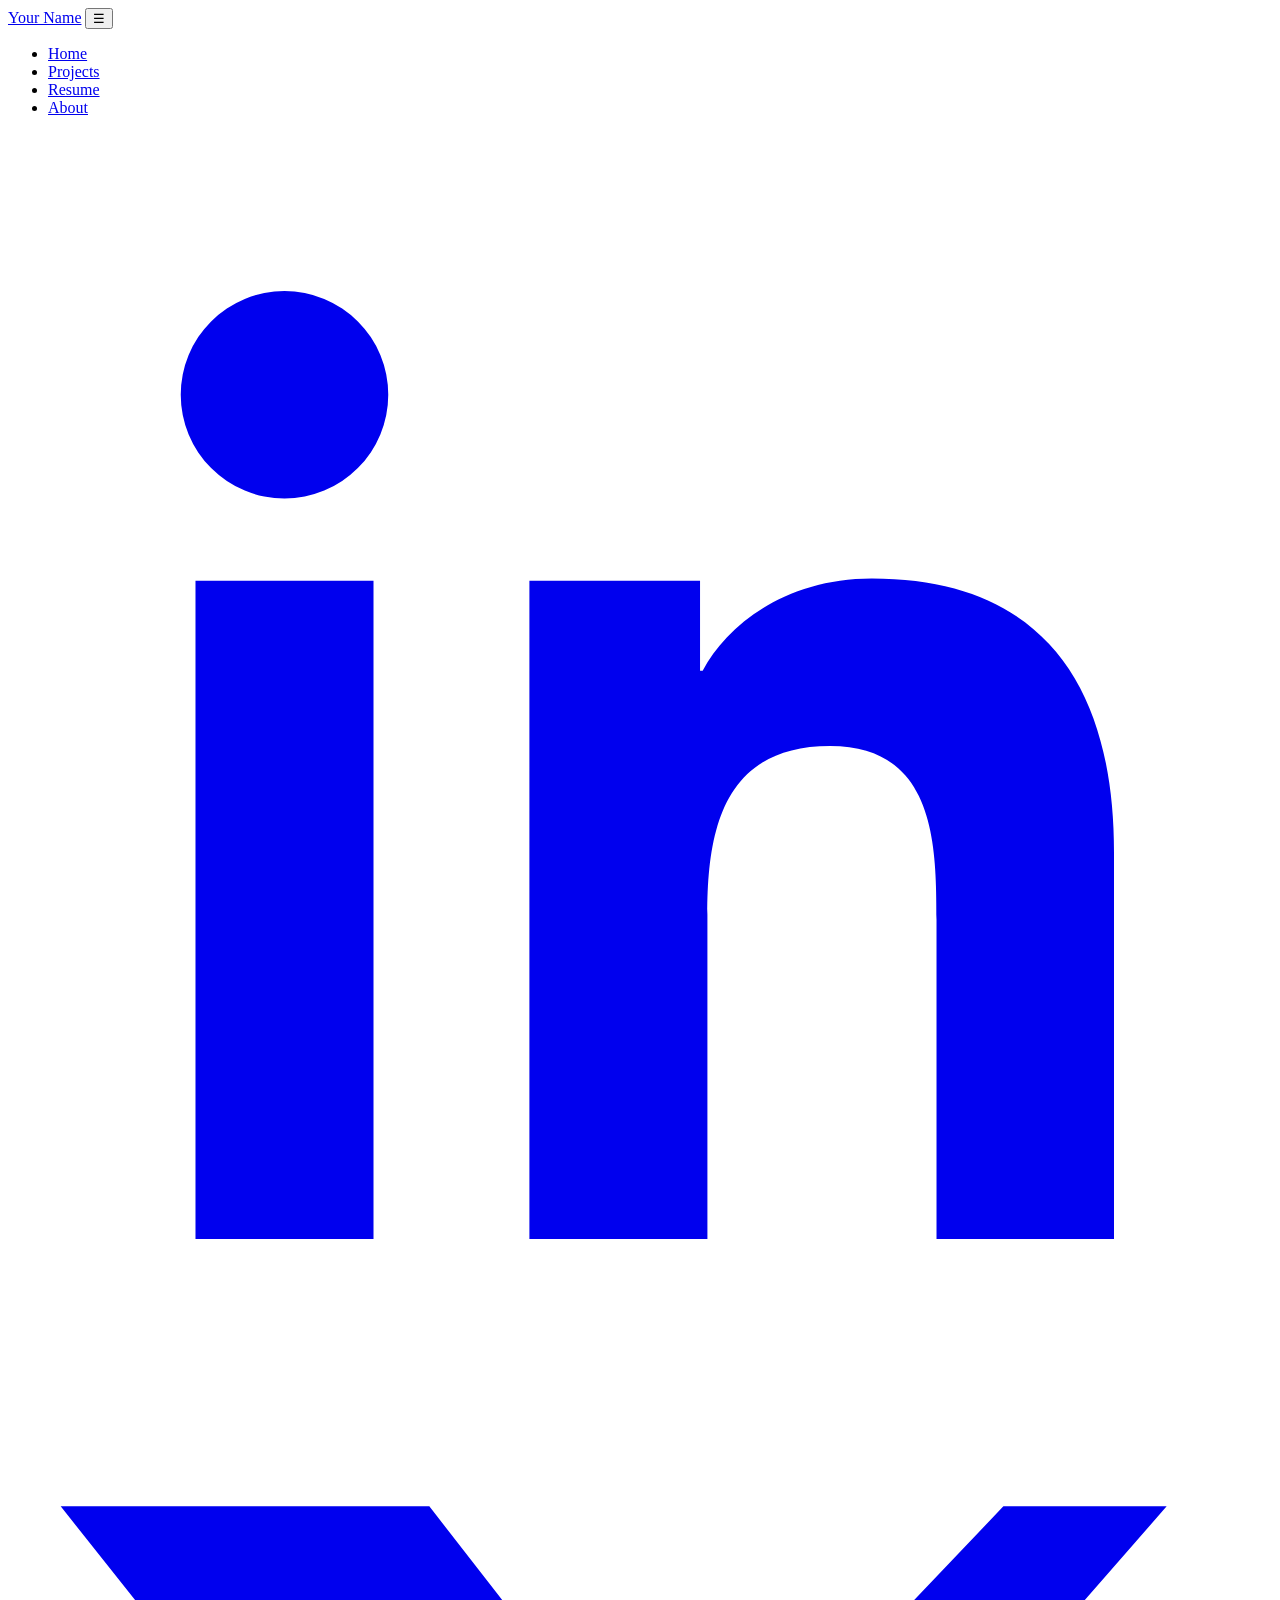
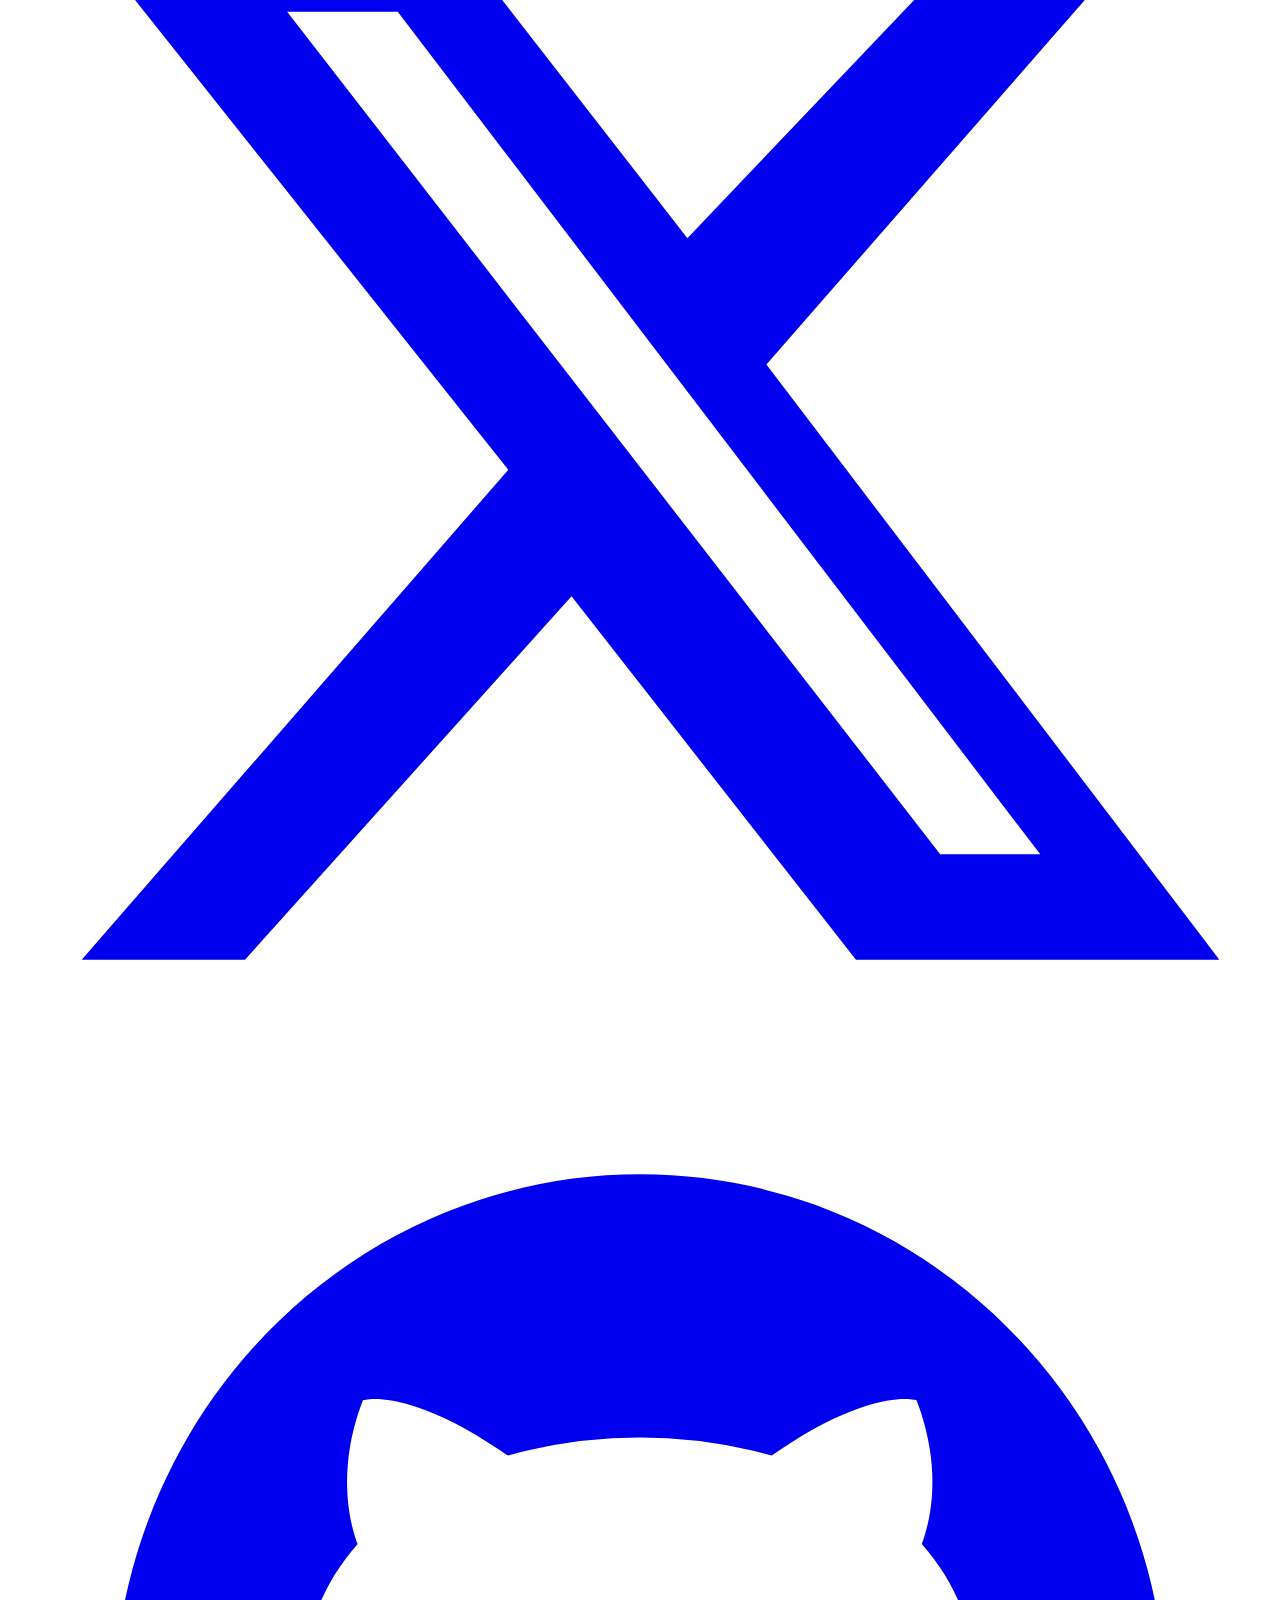
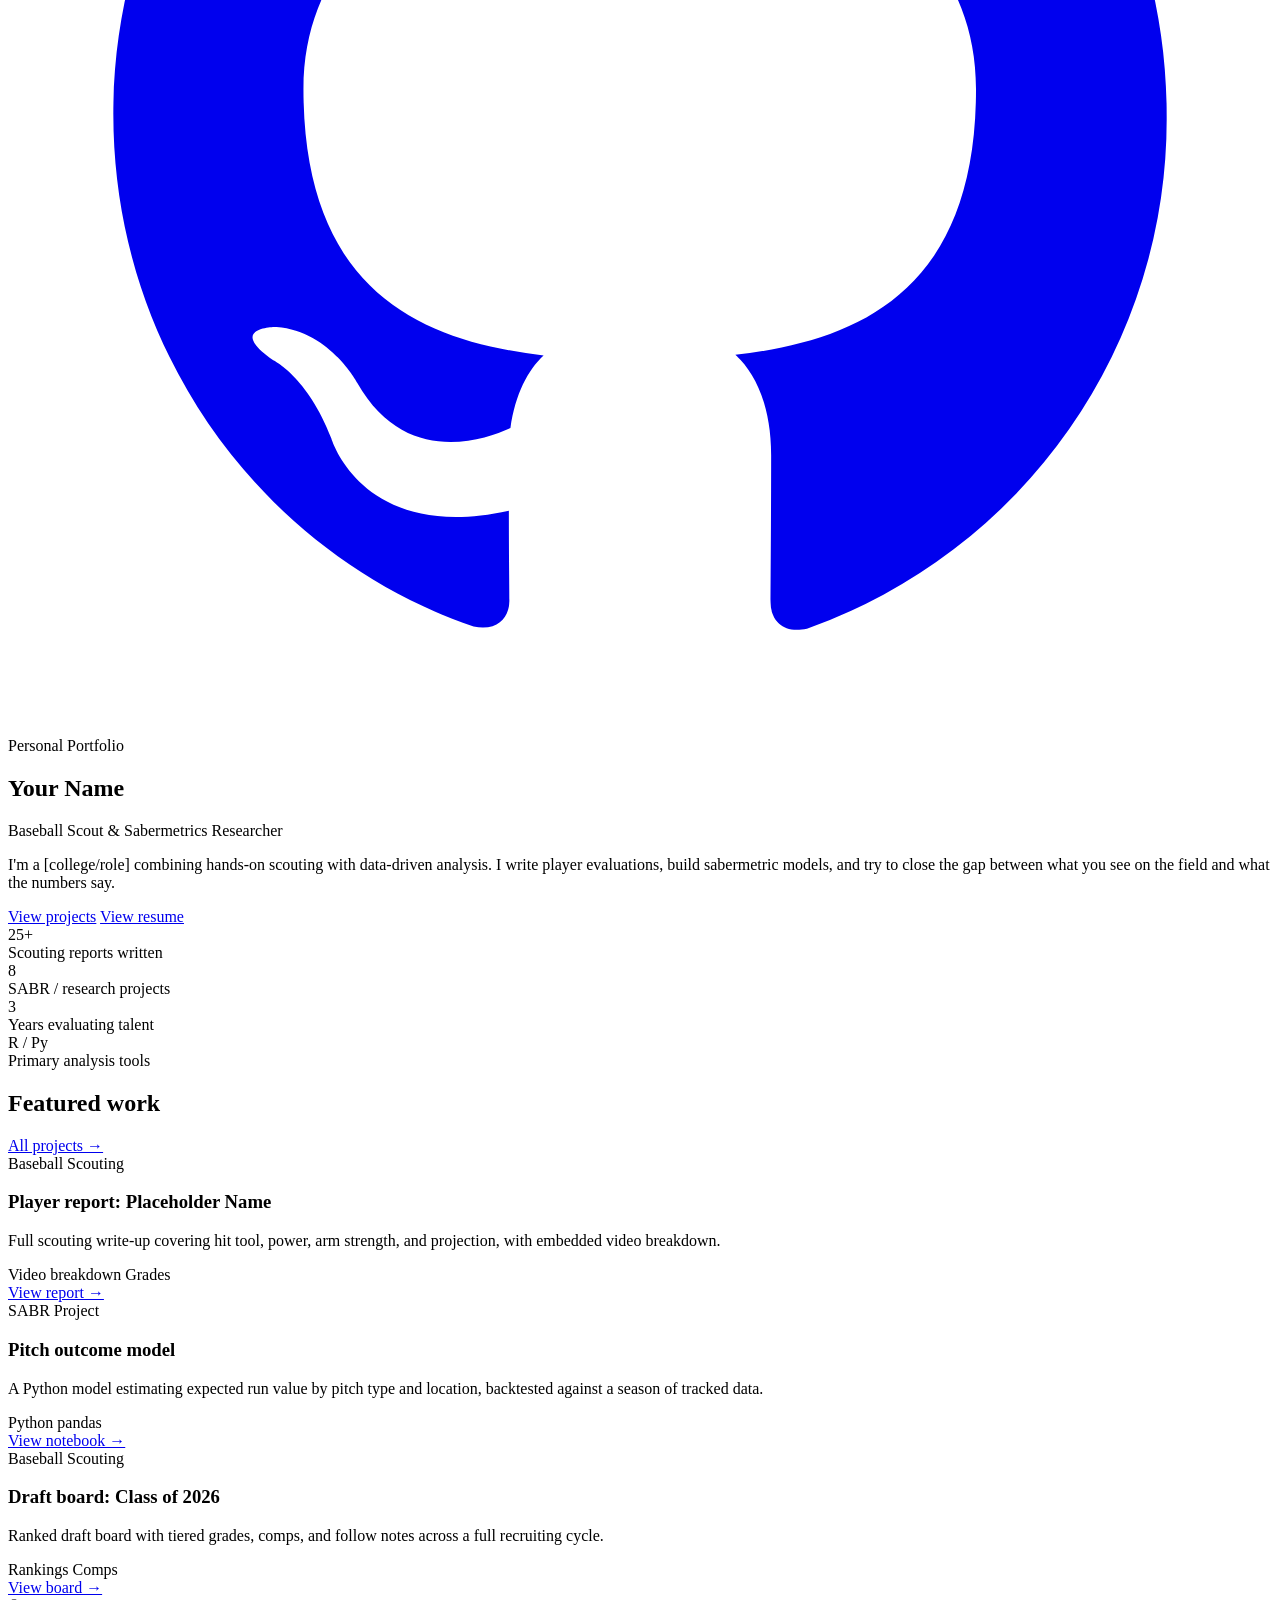
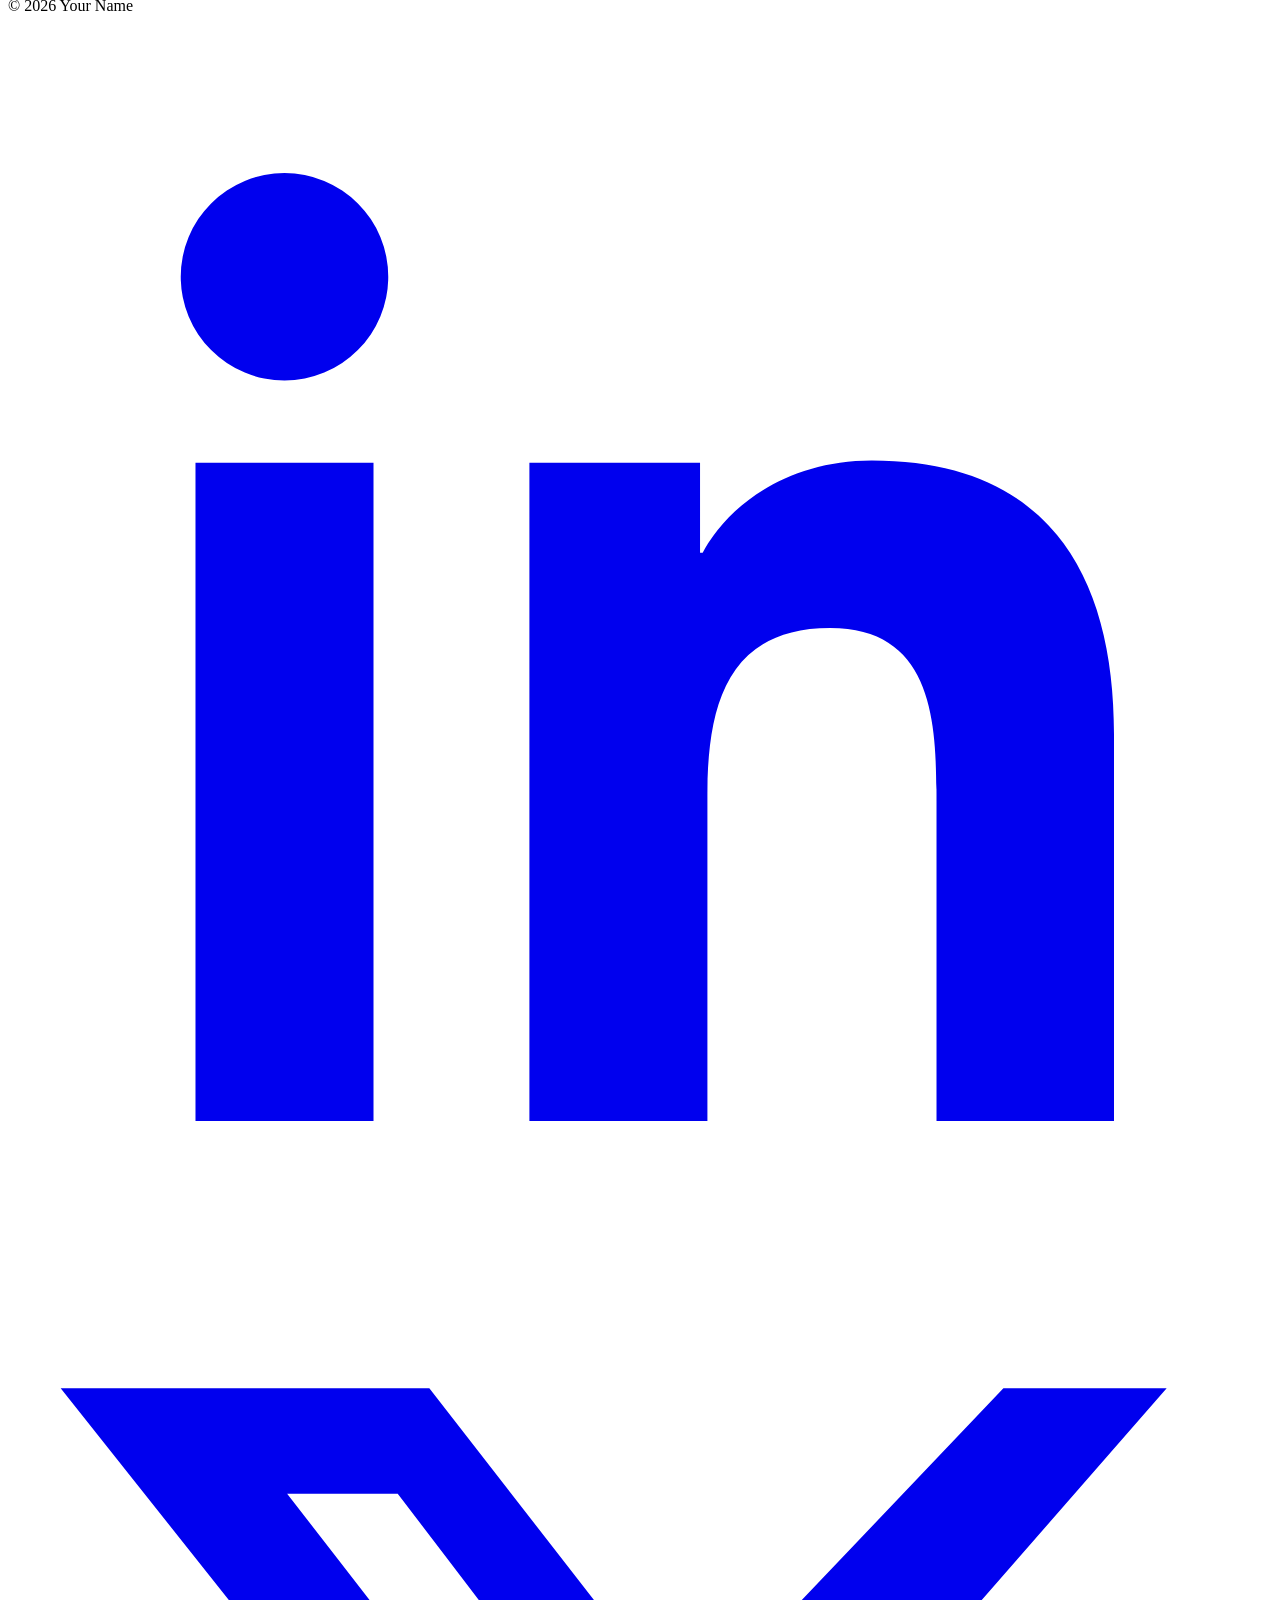
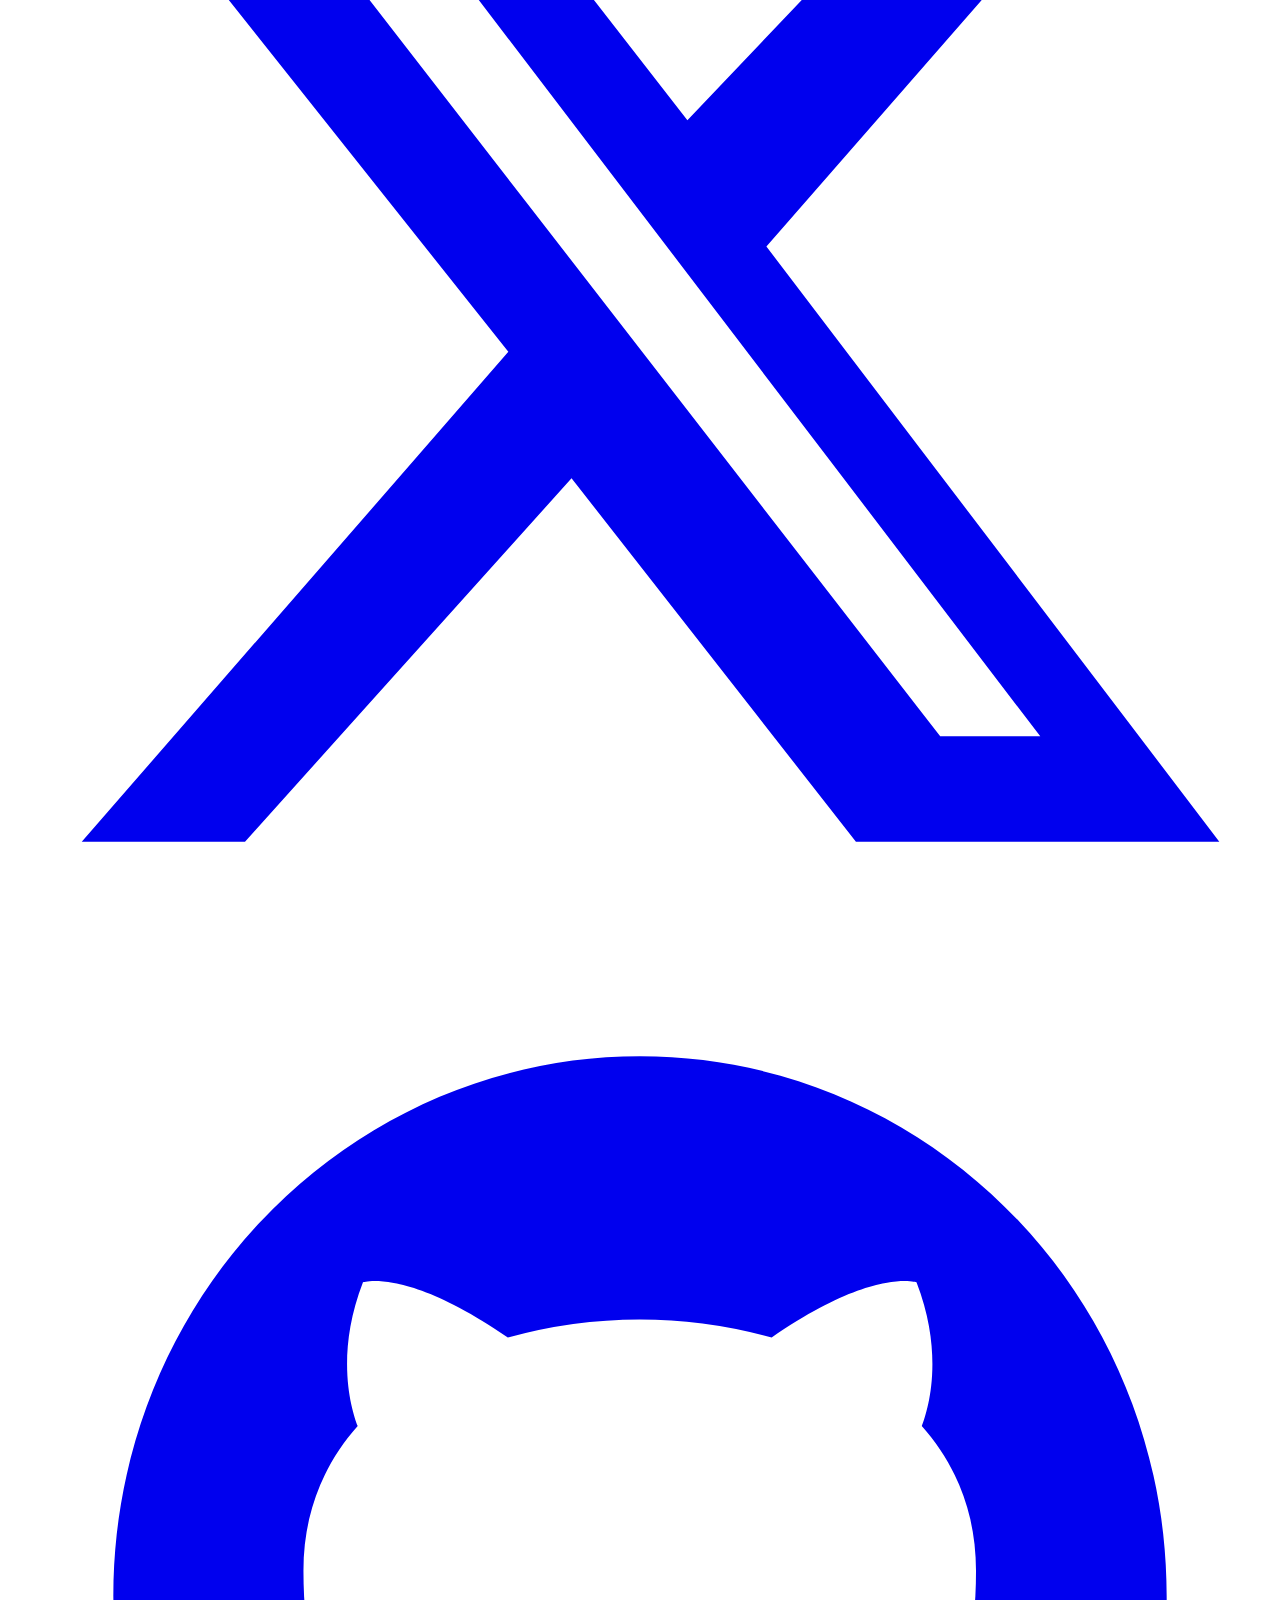
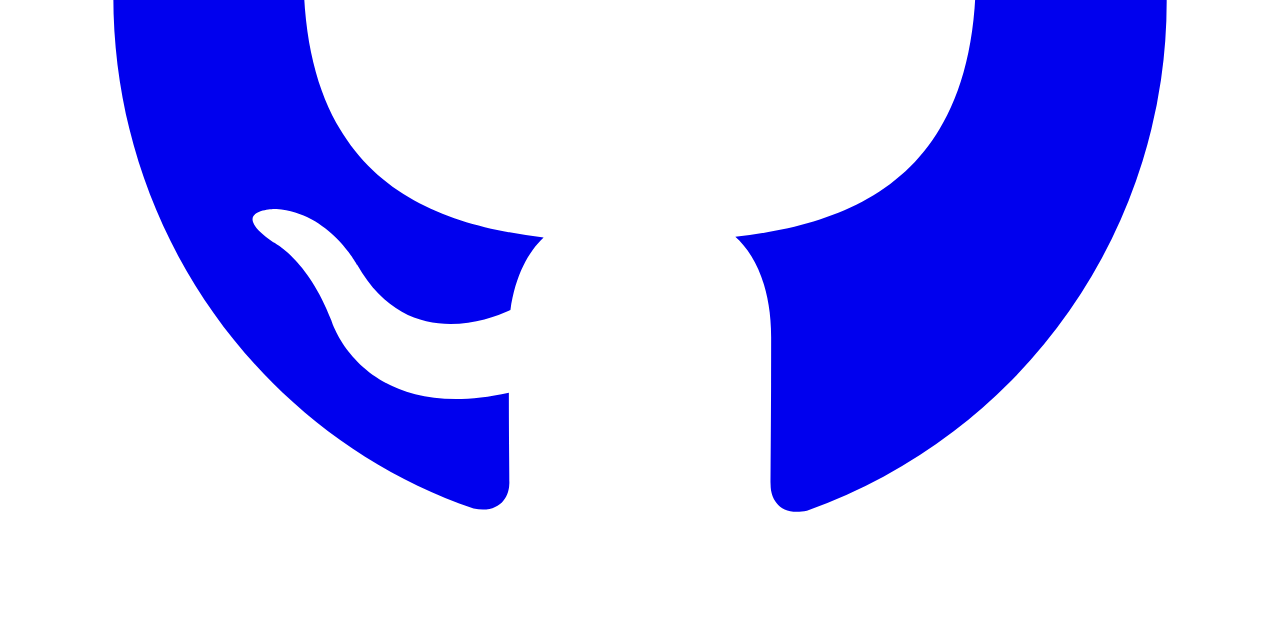
==== index.html @ a8b217aa "Add files via upload" ====
<!DOCTYPE html>
<html lang="en">
<head>
<meta charset="UTF-8">
<meta name="viewport" content="width=device-width, initial-scale=1.0">
<title>Your Name — Baseball Scouting & Sabermetrics</title>
<link rel="stylesheet" href="css/style.css">
</head>
<body>

<header class="site-header">
  <nav class="nav">
    <a href="index.html" class="brand">Your Name</a>
    <button class="nav-toggle" aria-label="Toggle menu">&#9776;</button>
    <ul class="nav-center">
      <li><a href="index.html" class="active">Home</a></li>
      <li><a href="projects.html">Projects</a></li>
      <li><a href="resume.html">Resume</a></li>
      <li><a href="about.html">About</a></li>
    </ul>
    <div class="nav-socials">
      <a href="https://linkedin.com/in/yourname" target="_blank" rel="noopener" aria-label="LinkedIn">
        <svg viewBox="0 0 24 24" fill="currentColor"><path d="M6.94 8.5H3.56V21h3.38V8.5zM5.25 3a1.97 1.97 0 100 3.94 1.97 1.97 0 000-3.94zM21 21h-3.37v-6.06c0-1.44-.03-3.3-2.02-3.3-2.02 0-2.33 1.58-2.33 3.2V21H9.9V8.5h3.24v1.71h.05c.45-.85 1.56-1.75 3.21-1.75 3.43 0 4.6 2.26 4.6 5.2V21z"/></svg>
      </a>
      <a href="https://x.com/yourhandle" target="_blank" rel="noopener" aria-label="X">
        <svg viewBox="0 0 24 24" fill="currentColor"><path d="M18.9 2H22l-7.6 8.7L23 22h-6.9l-5.4-6.9L4.5 22H1.4l8.1-9.3L1 2h7l4.9 6.3L18.9 2zm-1.2 18h1.9L7.4 4H5.3l12.4 16z"/></svg>
      </a>
      <a href="https://github.com/yourhandle" target="_blank" rel="noopener" aria-label="GitHub">
        <svg viewBox="0 0 24 24" fill="currentColor"><path d="M12 2C6.48 2 2 6.58 2 12.25c0 4.53 2.87 8.37 6.84 9.73.5.1.68-.22.68-.49 0-.24-.01-.87-.01-1.71-2.78.62-3.37-1.37-3.37-1.37-.45-1.18-1.11-1.49-1.11-1.49-.91-.64.07-.63.07-.63 1 .07 1.53 1.06 1.53 1.06.89 1.57 2.34 1.12 2.91.86.09-.66.35-1.12.63-1.38-2.22-.26-4.56-1.14-4.56-5.06 0-1.12.39-2.03 1.03-2.75-.1-.26-.45-1.31.1-2.73 0 0 .84-.28 2.75 1.05a9.3 9.3 0 015.01 0c1.91-1.33 2.75-1.05 2.75-1.05.55 1.42.2 2.47.1 2.73.64.72 1.03 1.63 1.03 2.75 0 3.93-2.34 4.79-4.57 5.05.36.32.68.94.68 1.9 0 1.37-.01 2.47-.01 2.81 0 .27.18.6.69.49A10.26 10.26 0 0022 12.25C22 6.58 17.52 2 12 2z"/></svg>
      </a>
    </div>
  </nav>
</header>

<section class="hero">
  <div class="wrap">
    <span class="eyebrow">Personal Portfolio</span>
    <h1>Your Name</h1>
    <p class="role">Baseball Scout & Sabermetrics Researcher</p>
    <p class="lead">I'm a [college/role] combining hands-on scouting with data-driven analysis. I write player evaluations, build sabermetric models, and try to close the gap between what you see on the field and what the numbers say.</p>
    <div class="hero-actions">
      <a href="projects.html" class="btn btn-primary">View projects</a>
      <a href="resume.html" class="btn btn-outline">View resume</a>
    </div>
  </div>
</section>

<section class="highlights">
  <div class="wrap">
    <div class="highlight">
      <div class="num">25+</div>
      <div class="label">Scouting reports written</div>
    </div>
    <div class="highlight">
      <div class="num">8</div>
      <div class="label">SABR / research projects</div>
    </div>
    <div class="highlight">
      <div class="num">3</div>
      <div class="label">Years evaluating talent</div>
    </div>
    <div class="highlight">
      <div class="num">R / Py</div>
      <div class="label">Primary analysis tools</div>
    </div>
  </div>
</section>

<section>
  <div class="wrap">
    <div class="section-head">
      <h2>Featured work</h2>
      <a href="projects.html" class="see-all">All projects →</a>
    </div>
    <div class="card-grid">
      <div class="card cat-scouting">
        <span class="cat">Baseball Scouting</span>
        <h3>Player report: Placeholder Name</h3>
        <p class="desc">Full scouting write-up covering hit tool, power, arm strength, and projection, with embedded video breakdown.</p>
        <div class="tags">
          <span class="tag">Video breakdown</span>
          <span class="tag">Grades</span>
        </div>
        <div class="card-links"><a href="projects.html">View report →</a></div>
      </div>
      <div class="card cat-sabr">
        <span class="cat">SABR Project</span>
        <h3>Pitch outcome model</h3>
        <p class="desc">A Python model estimating expected run value by pitch type and location, backtested against a season of tracked data.</p>
        <div class="tags">
          <span class="tag">Python</span>
          <span class="tag">pandas</span>
        </div>
        <div class="card-links"><a href="projects.html">View notebook →</a></div>
      </div>
      <div class="card cat-scouting">
        <span class="cat">Baseball Scouting</span>
        <h3>Draft board: Class of 2026</h3>
        <p class="desc">Ranked draft board with tiered grades, comps, and follow notes across a full recruiting cycle.</p>
        <div class="tags">
          <span class="tag">Rankings</span>
          <span class="tag">Comps</span>
        </div>
        <div class="card-links"><a href="projects.html">View board →</a></div>
      </div>
    </div>
  </div>
</section>

<footer>
  <div class="wrap footer-row">
    <span class="copy">&copy; 2026 Your Name</span>
    <div class="footer-socials">
      <a href="https://linkedin.com/in/yourname" target="_blank" rel="noopener" aria-label="LinkedIn">
        <svg viewBox="0 0 24 24" fill="currentColor"><path d="M6.94 8.5H3.56V21h3.38V8.5zM5.25 3a1.97 1.97 0 100 3.94 1.97 1.97 0 000-3.94zM21 21h-3.37v-6.06c0-1.44-.03-3.3-2.02-3.3-2.02 0-2.33 1.58-2.33 3.2V21H9.9V8.5h3.24v1.71h.05c.45-.85 1.56-1.75 3.21-1.75 3.43 0 4.6 2.26 4.6 5.2V21z"/></svg>
      </a>
      <a href="https://x.com/yourhandle" target="_blank" rel="noopener" aria-label="X">
        <svg viewBox="0 0 24 24" fill="currentColor"><path d="M18.9 2H22l-7.6 8.7L23 22h-6.9l-5.4-6.9L4.5 22H1.4l8.1-9.3L1 2h7l4.9 6.3L18.9 2zm-1.2 18h1.9L7.4 4H5.3l12.4 16z"/></svg>
      </a>
      <a href="https://github.com/yourhandle" target="_blank" rel="noopener" aria-label="GitHub">
        <svg viewBox="0 0 24 24" fill="currentColor"><path d="M12 2C6.48 2 2 6.58 2 12.25c0 4.53 2.87 8.37 6.84 9.73.5.1.68-.22.68-.49 0-.24-.01-.87-.01-1.71-2.78.62-3.37-1.37-3.37-1.37-.45-1.18-1.11-1.49-1.11-1.49-.91-.64.07-.63.07-.63 1 .07 1.53 1.06 1.53 1.06.89 1.57 2.34 1.12 2.91.86.09-.66.35-1.12.63-1.38-2.22-.26-4.56-1.14-4.56-5.06 0-1.12.39-2.03 1.03-2.75-.1-.26-.45-1.31.1-2.73 0 0 .84-.28 2.75 1.05a9.3 9.3 0 015.01 0c1.91-1.33 2.75-1.05 2.75-1.05.55 1.42.2 2.47.1 2.73.64.72 1.03 1.63 1.03 2.75 0 3.93-2.34 4.79-4.57 5.05.36.32.68.94.68 1.9 0 1.37-.01 2.47-.01 2.81 0 .27.18.6.69.49A10.26 10.26 0 0022 12.25C22 6.58 17.52 2 12 2z"/></svg>
      </a>
    </div>
  </div>
</footer>

<script src="js/script.js"></script>
</body>
</html>
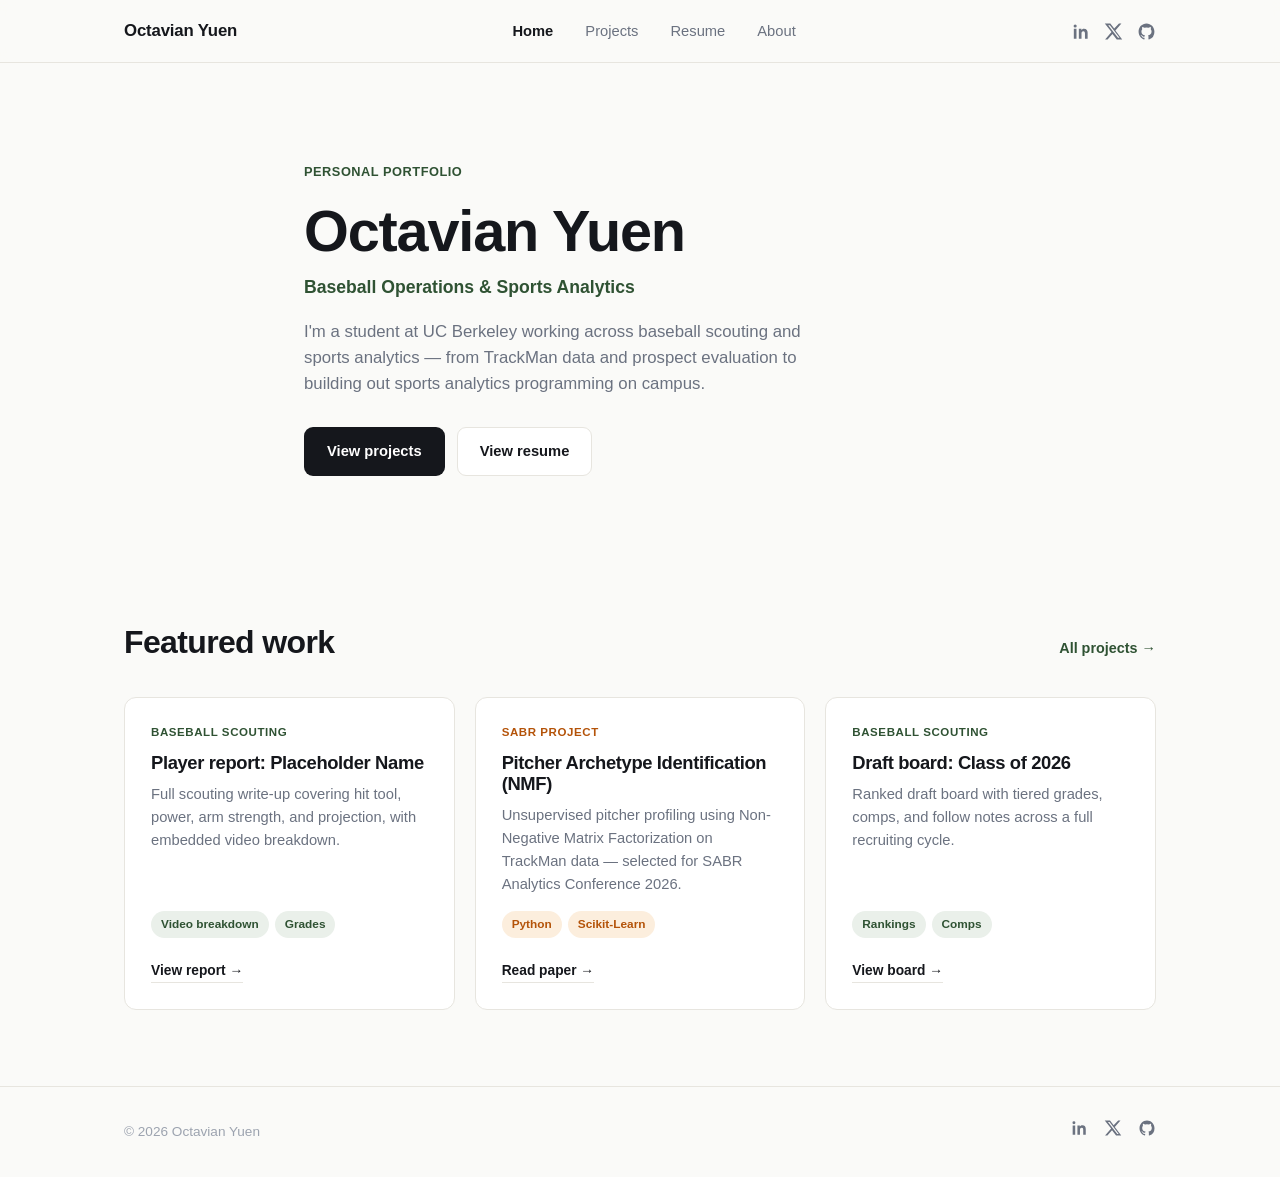
==== commit e742ae13: "Add files via upload" ====
--- a/index.html
+++ b/index.html
@@ -3,14 +3,14 @@
 <head>
 <meta charset="UTF-8">
 <meta name="viewport" content="width=device-width, initial-scale=1.0">
-<title>Your Name — Baseball Scouting & Sabermetrics</title>
+<title>Octavian Yuen — Baseball Scouting & Sabermetrics</title>
 <link rel="stylesheet" href="css/style.css">
 </head>
 <body>
 
 <header class="site-header">
   <nav class="nav">
-    <a href="index.html" class="brand">Your Name</a>
+    <a href="index.html" class="brand">Octavian Yuen</a>
     <button class="nav-toggle" aria-label="Toggle menu">&#9776;</button>
     <ul class="nav-center">
       <li><a href="index.html" class="active">Home</a></li>
@@ -35,33 +35,12 @@
 <section class="hero">
   <div class="wrap">
     <span class="eyebrow">Personal Portfolio</span>
-    <h1>Your Name</h1>
-    <p class="role">Baseball Scout & Sabermetrics Researcher</p>
-    <p class="lead">I'm a [college/role] combining hands-on scouting with data-driven analysis. I write player evaluations, build sabermetric models, and try to close the gap between what you see on the field and what the numbers say.</p>
+    <h1>Octavian Yuen</h1>
+    <p class="role">Baseball Operations & Sports Analytics</p>
+    <p class="lead">I'm a student at UC Berkeley working across baseball scouting and sports analytics — from TrackMan data and prospect evaluation to building out sports analytics programming on campus.</p>
     <div class="hero-actions">
       <a href="projects.html" class="btn btn-primary">View projects</a>
       <a href="resume.html" class="btn btn-outline">View resume</a>
-    </div>
-  </div>
-</section>
-
-<section class="highlights">
-  <div class="wrap">
-    <div class="highlight">
-      <div class="num">25+</div>
-      <div class="label">Scouting reports written</div>
-    </div>
-    <div class="highlight">
-      <div class="num">8</div>
-      <div class="label">SABR / research projects</div>
-    </div>
-    <div class="highlight">
-      <div class="num">3</div>
-      <div class="label">Years evaluating talent</div>
-    </div>
-    <div class="highlight">
-      <div class="num">R / Py</div>
-      <div class="label">Primary analysis tools</div>
     </div>
   </div>
 </section>
@@ -85,13 +64,13 @@
       </div>
       <div class="card cat-sabr">
         <span class="cat">SABR Project</span>
-        <h3>Pitch outcome model</h3>
-        <p class="desc">A Python model estimating expected run value by pitch type and location, backtested against a season of tracked data.</p>
+        <h3>Pitcher Archetype Identification (NMF)</h3>
+        <p class="desc">Unsupervised pitcher profiling using Non-Negative Matrix Factorization on TrackMan data — selected for SABR Analytics Conference 2026.</p>
         <div class="tags">
           <span class="tag">Python</span>
-          <span class="tag">pandas</span>
+          <span class="tag">Scikit-Learn</span>
         </div>
-        <div class="card-links"><a href="projects.html">View notebook →</a></div>
+        <div class="card-links"><a href="assets/sabr-report-nmf-pitcher-archetypes.pdf" target="_blank">Read paper →</a></div>
       </div>
       <div class="card cat-scouting">
         <span class="cat">Baseball Scouting</span>
@@ -109,7 +88,7 @@
 
 <footer>
   <div class="wrap footer-row">
-    <span class="copy">&copy; 2026 Your Name</span>
+    <span class="copy">&copy; 2026 Octavian Yuen</span>
     <div class="footer-socials">
       <a href="https://linkedin.com/in/yourname" target="_blank" rel="noopener" aria-label="LinkedIn">
         <svg viewBox="0 0 24 24" fill="currentColor"><path d="M6.94 8.5H3.56V21h3.38V8.5zM5.25 3a1.97 1.97 0 100 3.94 1.97 1.97 0 000-3.94zM21 21h-3.37v-6.06c0-1.44-.03-3.3-2.02-3.3-2.02 0-2.33 1.58-2.33 3.2V21H9.9V8.5h3.24v1.71h.05c.45-.85 1.56-1.75 3.21-1.75 3.43 0 4.6 2.26 4.6 5.2V21z"/></svg>
--- a/css/style.css
+++ b/css/style.css
@@ -0,0 +1,323 @@
+/* ============================================
+   Personal Portfolio — design tokens
+   ============================================ */
+:root {
+  --bg: #FAFAF8;
+  --surface: #FFFFFF;
+  --ink: #15171C;
+  --muted: #6B7280;
+  --muted-2: #9CA3AF;
+  --border: #E7E5DF;
+  --accent: #2F5233;
+  --accent-dim: #EAF0EA;
+  --accent-2: #B45309;
+  --accent-2-dim: #FCEEDD;
+  --max: 1080px;
+  --radius: 12px;
+}
+
+* { box-sizing: border-box; }
+html { scroll-behavior: smooth; }
+body {
+  margin: 0;
+  font-family: Arial, Helvetica, "Segoe UI", sans-serif;
+  color: var(--ink);
+  background: var(--bg);
+  line-height: 1.55;
+  -webkit-font-smoothing: antialiased;
+}
+img { max-width: 100%; display: block; }
+a { color: inherit; text-decoration: none; }
+.wrap { max-width: var(--max); margin: 0 auto; padding: 0 24px; }
+
+h1, h2, h3, h4 {
+  font-family: Arial, Helvetica, "Segoe UI", sans-serif;
+  font-weight: 800;
+  letter-spacing: -0.02em;
+  line-height: 1.15;
+  margin: 0;
+  color: var(--ink);
+}
+
+.eyebrow {
+  font-size: 0.8rem;
+  font-weight: 600;
+  letter-spacing: 0.04em;
+  text-transform: uppercase;
+  color: var(--accent);
+  display: inline-block;
+  margin-bottom: 12px;
+}
+
+p { margin: 0; }
+
+/* ---------- Header ---------- */
+.site-header {
+  position: sticky;
+  top: 0;
+  z-index: 50;
+  background: rgba(250, 250, 248, 0.88);
+  backdrop-filter: blur(8px);
+  border-bottom: 1px solid var(--border);
+}
+.nav {
+  display: flex;
+  align-items: center;
+  justify-content: space-between;
+  padding: 18px 24px;
+  max-width: var(--max);
+  margin: 0 auto;
+}
+.brand {
+  font-weight: 800;
+  font-size: 1.05rem;
+  letter-spacing: -0.01em;
+  color: var(--ink);
+}
+.nav-center {
+  display: flex;
+  gap: 4px;
+  list-style: none;
+  margin: 0;
+  padding: 0;
+}
+.nav-center a {
+  color: var(--muted);
+  font-size: 0.92rem;
+  font-weight: 500;
+  padding: 8px 14px;
+  border-radius: 8px;
+  transition: background 0.15s, color 0.15s;
+}
+.nav-center a:hover { color: var(--ink); background: var(--accent-dim); }
+.nav-center a.active { color: var(--ink); font-weight: 600; }
+
+.nav-socials {
+  display: flex;
+  align-items: center;
+  gap: 14px;
+}
+.nav-socials a {
+  color: var(--muted);
+  display: flex;
+  transition: color 0.15s;
+}
+.nav-socials a:hover { color: var(--accent); }
+.nav-socials svg { width: 19px; height: 19px; }
+
+.nav-toggle { display: none; background: none; border: none; color: var(--ink); font-size: 1.5rem; cursor: pointer; }
+
+@media (max-width: 820px) {
+  .nav-center {
+    position: absolute;
+    top: 100%; left: 0; right: 0;
+    background: var(--surface);
+    border-bottom: 1px solid var(--border);
+    flex-direction: column;
+    padding: 8px 24px 16px;
+    display: none;
+  }
+  .nav-center.open { display: flex; }
+  .nav-toggle { display: block; }
+}
+
+/* ---------- Hero ---------- */
+.hero { padding: 96px 0 72px; }
+.hero .wrap { max-width: 720px; }
+.hero h1 {
+  font-size: clamp(2.4rem, 5.5vw, 3.6rem);
+  margin-top: 4px;
+}
+.hero .role {
+  font-size: 1.1rem;
+  color: var(--accent);
+  font-weight: 600;
+  margin-top: 10px;
+}
+.hero .lead {
+  font-size: 1.05rem;
+  color: var(--muted);
+  margin-top: 18px;
+  max-width: 56ch;
+}
+.hero-actions { margin-top: 30px; display: flex; gap: 12px; flex-wrap: wrap; }
+
+.btn {
+  display: inline-flex;
+  align-items: center;
+  gap: 6px;
+  font-size: 0.92rem;
+  font-weight: 600;
+  padding: 12px 22px;
+  border-radius: 9px;
+  border: 1px solid transparent;
+  cursor: pointer;
+}
+.btn-primary { background: var(--ink); color: #fff; }
+.btn-primary:hover { background: #000; }
+.btn-outline { border-color: var(--border); color: var(--ink); background: var(--surface); }
+.btn-outline:hover { border-color: var(--accent); color: var(--accent); }
+
+/* ---------- Highlights strip ---------- */
+.highlights {
+  border-top: 1px solid var(--border);
+  border-bottom: 1px solid var(--border);
+  background: var(--surface);
+}
+.highlights .wrap {
+  display: grid;
+  grid-template-columns: repeat(4, 1fr);
+  gap: 0;
+}
+@media (max-width: 720px) { .highlights .wrap { grid-template-columns: repeat(2, 1fr); } }
+.highlight {
+  padding: 28px 20px;
+  text-align: center;
+  border-right: 1px solid var(--border);
+}
+.highlight:last-child { border-right: none; }
+.highlight .num {
+  font-size: 1.7rem;
+  font-weight: 800;
+  color: var(--ink);
+}
+.highlight .label {
+  font-size: 0.82rem;
+  color: var(--muted);
+  margin-top: 4px;
+}
+
+/* ---------- Section basics ---------- */
+section { padding: 76px 0; }
+.section-head {
+  display: flex;
+  align-items: baseline;
+  justify-content: space-between;
+  gap: 20px;
+  margin-bottom: 36px;
+  flex-wrap: wrap;
+}
+.section-head h2 { font-size: clamp(1.5rem, 3vw, 2rem); }
+.section-head .see-all { font-size: 0.9rem; font-weight: 600; color: var(--accent); }
+.section-lead { color: var(--muted); max-width: 62ch; margin-top: 10px; }
+
+/* ---------- Project cards ---------- */
+.card-grid {
+  display: grid;
+  grid-template-columns: repeat(auto-fill, minmax(300px, 1fr));
+  gap: 20px;
+}
+.card {
+  background: var(--surface);
+  border: 1px solid var(--border);
+  border-radius: var(--radius);
+  padding: 26px;
+  transition: transform 0.15s, box-shadow 0.15s, border-color 0.15s;
+  display: flex;
+  flex-direction: column;
+}
+.card:hover { transform: translateY(-3px); box-shadow: 0 14px 30px rgba(20,20,15,0.07); border-color: #DAD7CE; }
+.card .cat {
+  font-size: 0.72rem;
+  font-weight: 700;
+  letter-spacing: 0.05em;
+  text-transform: uppercase;
+  color: var(--accent);
+  margin-bottom: 10px;
+}
+.card.cat-sabr .cat { color: var(--accent-2); }
+.card h3 { font-size: 1.15rem; margin-bottom: 10px; }
+.card p.desc { color: var(--muted); font-size: 0.92rem; flex-grow: 1; }
+.tags { display: flex; flex-wrap: wrap; gap: 6px; margin: 16px 0; }
+.tag {
+  font-size: 0.74rem;
+  font-weight: 600;
+  padding: 4px 10px;
+  border-radius: 20px;
+  background: var(--accent-dim);
+  color: var(--accent);
+}
+.card.cat-sabr .tag { background: var(--accent-2-dim); color: var(--accent-2); }
+.card-links { display: flex; gap: 16px; margin-top: 6px; }
+.card-links a { font-size: 0.86rem; font-weight: 600; color: var(--ink); border-bottom: 1px solid var(--border); padding-bottom: 1px; }
+.card-links a:hover { color: var(--accent); border-color: var(--accent); }
+
+/* ---------- Tab filter (Projects page) ---------- */
+.tab-filter {
+  display: inline-flex;
+  gap: 4px;
+  background: var(--surface);
+  border: 1px solid var(--border);
+  border-radius: 10px;
+  padding: 4px;
+  margin-bottom: 36px;
+}
+.tab-btn {
+  border: none;
+  background: none;
+  padding: 9px 18px;
+  border-radius: 7px;
+  font-size: 0.88rem;
+  font-weight: 600;
+  color: var(--muted);
+  cursor: pointer;
+  font-family: inherit;
+}
+.tab-btn.active { background: var(--ink); color: #fff; }
+
+/* ---------- Resume ---------- */
+.resume-block { margin-bottom: 44px; }
+.resume-block h2 { font-size: 1.3rem; margin-bottom: 22px; }
+.resume-item { display: grid; grid-template-columns: 160px 1fr; gap: 18px; margin-bottom: 26px; }
+@media (max-width: 640px) { .resume-item { grid-template-columns: 1fr; gap: 6px; } }
+.resume-item .when { color: var(--muted-2); font-size: 0.85rem; font-weight: 600; }
+.resume-item h3 { font-size: 1.02rem; }
+.resume-item .org { color: var(--accent); font-size: 0.92rem; font-weight: 600; margin-top: 2px; }
+.resume-item p { color: var(--muted); font-size: 0.92rem; margin-top: 8px; }
+.resume-item ul { margin: 10px 0 0; padding-left: 18px; color: var(--muted); font-size: 0.92rem; }
+.resume-item ul li { margin-bottom: 6px; }
+.resume-subrole { margin-top: 18px; padding-left: 2px; border-left: 2px solid var(--border); padding-left: 16px; }
+.resume-subrole .subwhen { color: var(--muted-2); font-size: 0.8rem; font-weight: 600; }
+.resume-subrole h4 { font-size: 0.95rem; font-weight: 700; margin-top: 2px; }
+.skills-grid { display: flex; flex-wrap: wrap; gap: 8px; }
+.skills-grid .tag { background: var(--accent-dim); color: var(--accent); }
+
+/* ---------- About ---------- */
+.about-grid { display: grid; grid-template-columns: 1fr; gap: 44px; max-width: 720px; }
+.about-grid p { margin-bottom: 16px; color: var(--ink); }
+.tools-grid {
+  display: grid;
+  grid-template-columns: repeat(auto-fill, minmax(140px, 1fr));
+  gap: 14px;
+  margin-top: 18px;
+}
+.tool-chip {
+  background: var(--surface);
+  border: 1px solid var(--border);
+  border-radius: 9px;
+  padding: 14px 16px;
+  font-size: 0.88rem;
+  font-weight: 600;
+  text-align: center;
+}
+
+/* ---------- Footer ---------- */
+footer {
+  border-top: 1px solid var(--border);
+  padding: 32px 0;
+}
+.footer-row {
+  display: flex;
+  align-items: center;
+  justify-content: space-between;
+  flex-wrap: wrap;
+  gap: 16px;
+}
+.footer-row .copy { color: var(--muted-2); font-size: 0.85rem; }
+.footer-socials { display: flex; gap: 16px; }
+.footer-socials a { color: var(--muted); }
+.footer-socials a:hover { color: var(--accent); }
+.footer-socials svg { width: 18px; height: 18px; }
+
+/* Utility */
+.center { text-align: center; }
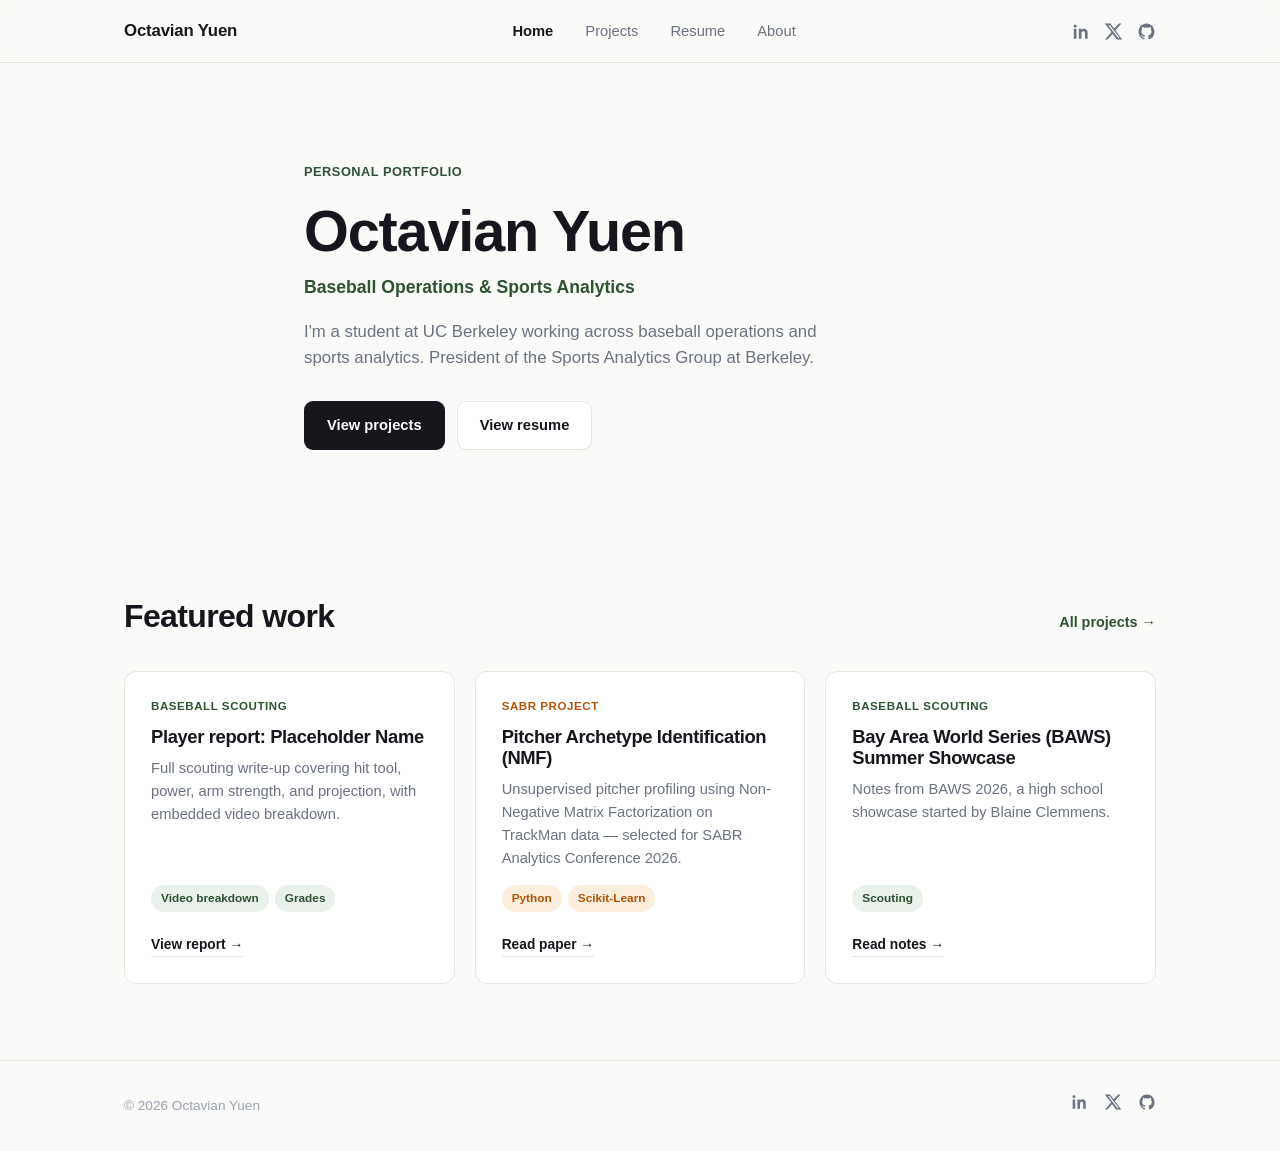
==== commit cf7aa624: "Update index.html" ====
--- a/index.html
+++ b/index.html
@@ -19,13 +19,13 @@
       <li><a href="about.html">About</a></li>
     </ul>
     <div class="nav-socials">
-      <a href="https://linkedin.com/in/yourname" target="_blank" rel="noopener" aria-label="LinkedIn">
+      <a href="https://linkedin.com/in/octavian-yuen" target="_blank" rel="noopener" aria-label="LinkedIn">
         <svg viewBox="0 0 24 24" fill="currentColor"><path d="M6.94 8.5H3.56V21h3.38V8.5zM5.25 3a1.97 1.97 0 100 3.94 1.97 1.97 0 000-3.94zM21 21h-3.37v-6.06c0-1.44-.03-3.3-2.02-3.3-2.02 0-2.33 1.58-2.33 3.2V21H9.9V8.5h3.24v1.71h.05c.45-.85 1.56-1.75 3.21-1.75 3.43 0 4.6 2.26 4.6 5.2V21z"/></svg>
       </a>
-      <a href="https://x.com/yourhandle" target="_blank" rel="noopener" aria-label="X">
+      <a href="https://x.com/octoball88" target="_blank" rel="noopener" aria-label="X">
         <svg viewBox="0 0 24 24" fill="currentColor"><path d="M18.9 2H22l-7.6 8.7L23 22h-6.9l-5.4-6.9L4.5 22H1.4l8.1-9.3L1 2h7l4.9 6.3L18.9 2zm-1.2 18h1.9L7.4 4H5.3l12.4 16z"/></svg>
       </a>
-      <a href="https://github.com/yourhandle" target="_blank" rel="noopener" aria-label="GitHub">
+      <a href="https://github.com/octavianyuen" target="_blank" rel="noopener" aria-label="GitHub">
         <svg viewBox="0 0 24 24" fill="currentColor"><path d="M12 2C6.48 2 2 6.58 2 12.25c0 4.53 2.87 8.37 6.84 9.73.5.1.68-.22.68-.49 0-.24-.01-.87-.01-1.71-2.78.62-3.37-1.37-3.37-1.37-.45-1.18-1.11-1.49-1.11-1.49-.91-.64.07-.63.07-.63 1 .07 1.53 1.06 1.53 1.06.89 1.57 2.34 1.12 2.91.86.09-.66.35-1.12.63-1.38-2.22-.26-4.56-1.14-4.56-5.06 0-1.12.39-2.03 1.03-2.75-.1-.26-.45-1.31.1-2.73 0 0 .84-.28 2.75 1.05a9.3 9.3 0 015.01 0c1.91-1.33 2.75-1.05 2.75-1.05.55 1.42.2 2.47.1 2.73.64.72 1.03 1.63 1.03 2.75 0 3.93-2.34 4.79-4.57 5.05.36.32.68.94.68 1.9 0 1.37-.01 2.47-.01 2.81 0 .27.18.6.69.49A10.26 10.26 0 0022 12.25C22 6.58 17.52 2 12 2z"/></svg>
       </a>
     </div>
@@ -37,7 +37,7 @@
     <span class="eyebrow">Personal Portfolio</span>
     <h1>Octavian Yuen</h1>
     <p class="role">Baseball Operations & Sports Analytics</p>
-    <p class="lead">I'm a student at UC Berkeley working across baseball scouting and sports analytics — from TrackMan data and prospect evaluation to building out sports analytics programming on campus.</p>
+    <p class="lead">I'm a student at UC Berkeley working across baseball operations and sports analytics. President of the Sports Analytics Group at Berkeley.</p>
     <div class="hero-actions">
       <a href="projects.html" class="btn btn-primary">View projects</a>
       <a href="resume.html" class="btn btn-outline">View resume</a>
@@ -72,15 +72,14 @@
         </div>
         <div class="card-links"><a href="assets/sabr-report-nmf-pitcher-archetypes.pdf" target="_blank">Read paper →</a></div>
       </div>
-      <div class="card cat-scouting">
+      <div class="card cat-scouting" data-category="scouting">
         <span class="cat">Baseball Scouting</span>
-        <h3>Draft board: Class of 2026</h3>
-        <p class="desc">Ranked draft board with tiered grades, comps, and follow notes across a full recruiting cycle.</p>
+        <h3>Bay Area World Series (BAWS) Summer Showcase </h3>
+        <p class="desc">Notes from BAWS 2026, a high school showcase started by Blaine Clemmens.</p>
         <div class="tags">
-          <span class="tag">Rankings</span>
-          <span class="tag">Comps</span>
+          <span class="tag">Scouting</span>
         </div>
-        <div class="card-links"><a href="projects.html">View board →</a></div>
+        <div class="card-links"><a href="https://docs.google.com/document/d/1-WvZ46WKBZTzQX55yZ5R7bXjwD1B9Os5MWkLIaSRFGs/edit?usp=sharing" target="_blank" rel="noopener noreferrer">Read notes →</a></div>
       </div>
     </div>
   </div>
